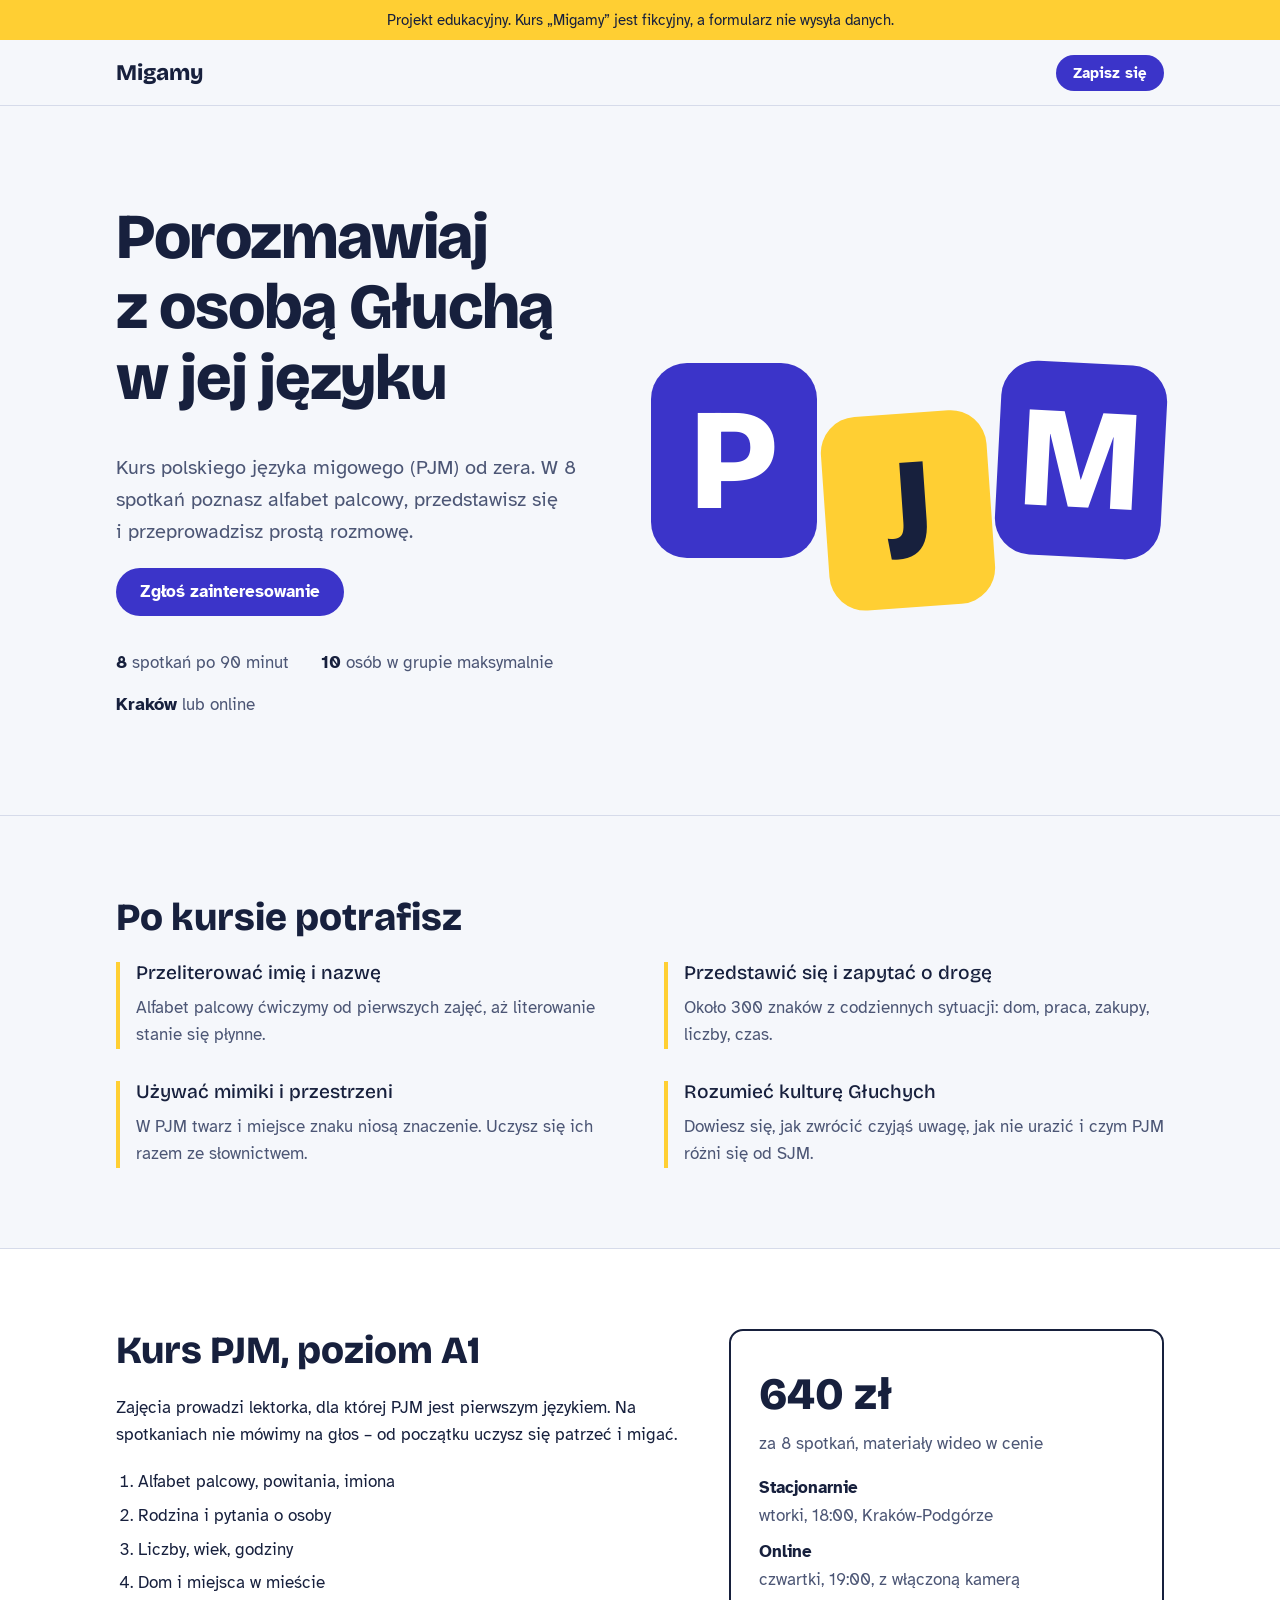
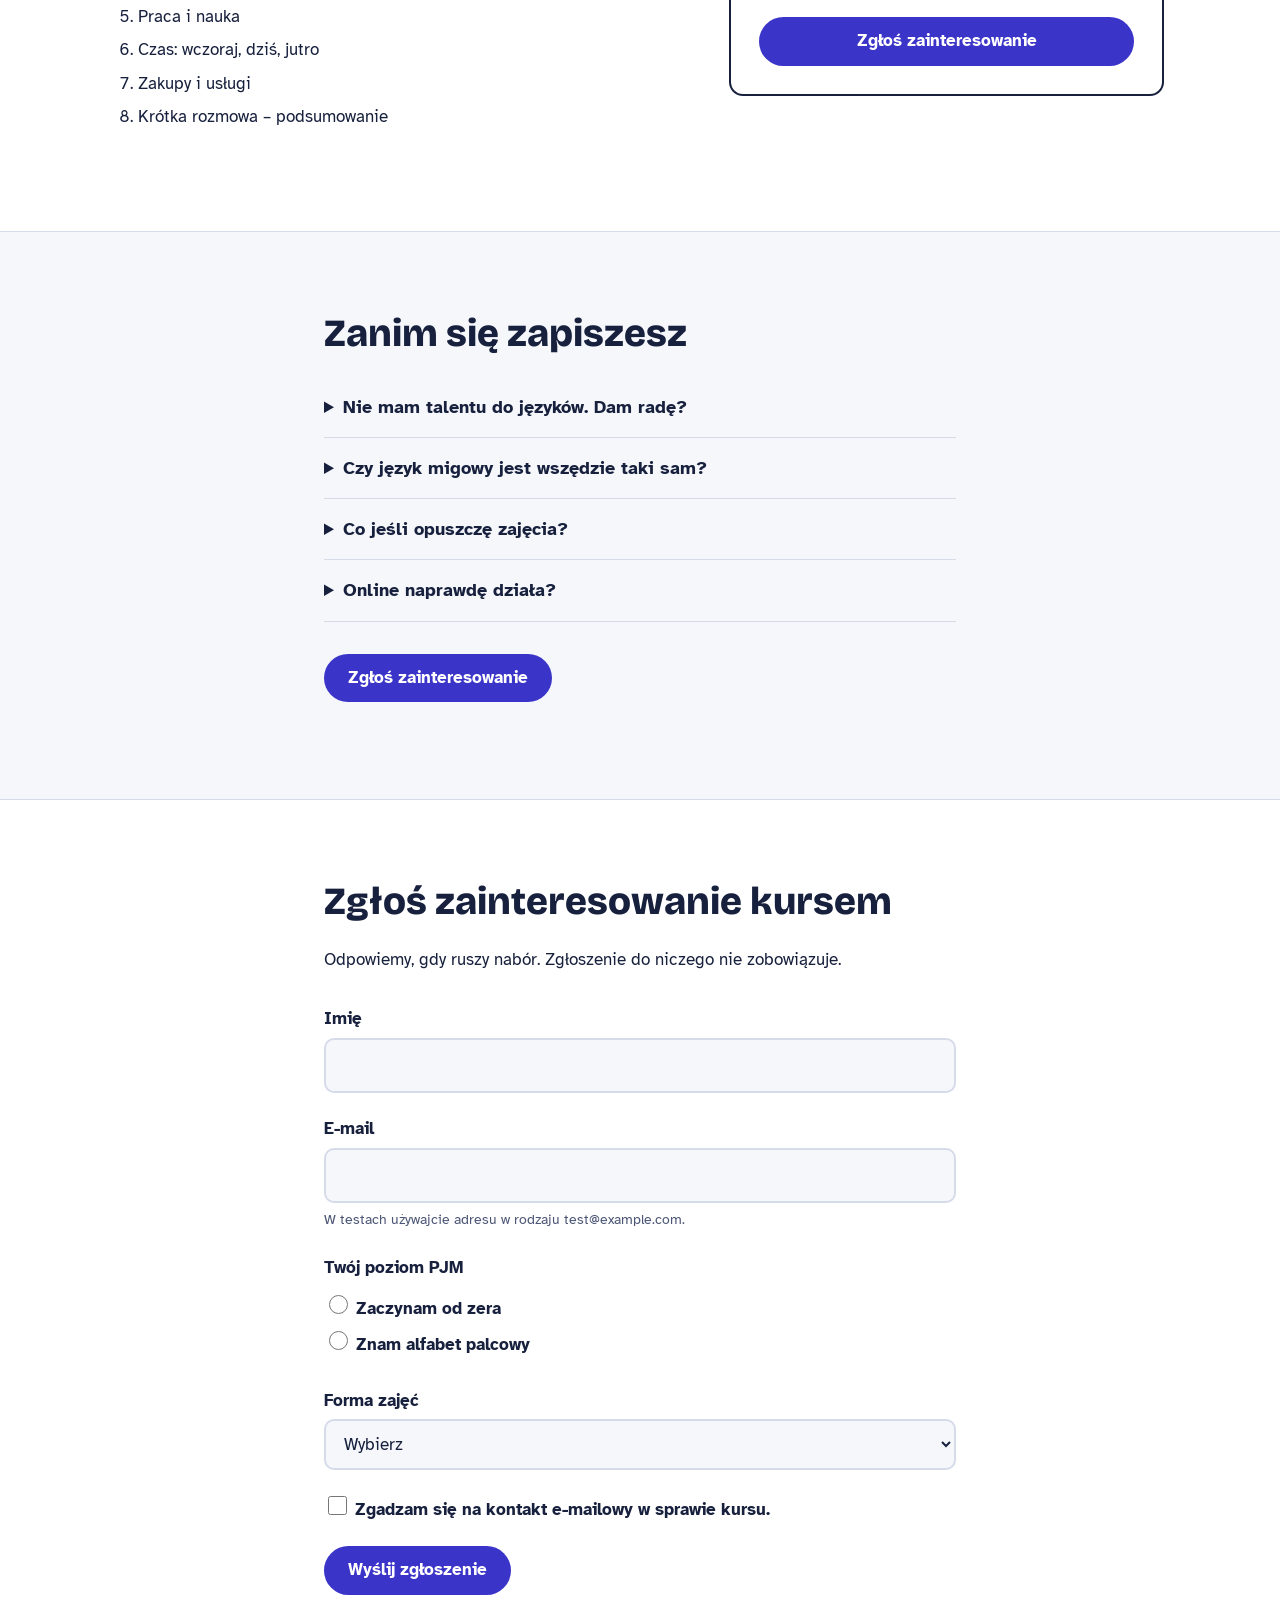
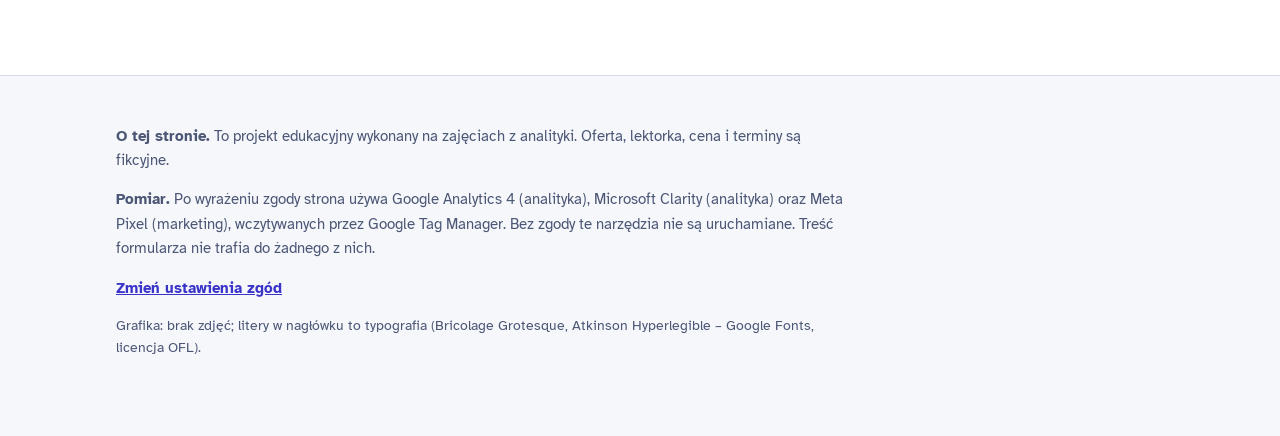
==== index.html @ 392f9a4f "Add files via upload" ====
<!DOCTYPE html>
<html lang="pl">
<head>
  <meta charset="UTF-8">
  <meta name="viewport" content="width=device-width, initial-scale=1">
  <title>Kurs PJM od podstaw – Migamy (projekt edukacyjny)</title>
  <meta name="description" content="Kurs polskiego języka migowego dla początkujących: 8 spotkań, małe grupy, alfabet palcowy i rozmowy na co dzień. Strona demonstracyjna projektu edukacyjnego.">

  <!-- dataLayer musi istnieć przed kontenerem GTM -->
  <script>window.dataLayer = window.dataLayer || [];</script>

  <!-- Spotkanie 3: tutaj wklejcie skrypt CMP (np. Cookiebot), a pod nim fragment <head> z GTM.
       Zamieńcie GTM-XXXXXXX na identyfikator własnego kontenera. -->
  <!--
  <script>(function(w,d,s,l,i){w[l]=w[l]||[];w[l].push({'gtm.start':
  new Date().getTime(),event:'gtm.js'});var f=d.getElementsByTagName(s)[0],
  j=d.createElement(s),dl=l!='dataLayer'?'&l='+l:'';j.async=true;j.src=
  'https://www.googletagmanager.com/gtm.js?id='+i+dl;f.parentNode.insertBefore(j,f);
  })(window,document,'script','dataLayer','GTM-XXXXXXX');</script>
  -->

  <link rel="preconnect" href="https://fonts.googleapis.com">
  <link rel="preconnect" href="https://fonts.gstatic.com" crossorigin>
  <link href="https://fonts.googleapis.com/css2?family=Atkinson+Hyperlegible:wght@400;700&family=Bricolage+Grotesque:opsz,wght@12..96,500;12..96,800&display=swap" rel="stylesheet">
  <link rel="stylesheet" href="styles.css">
</head>
<body>
  <!-- GTM (noscript) – odkomentujcie razem z fragmentem w <head>
  <noscript><iframe src="https://www.googletagmanager.com/ns.html?id=GTM-XXXXXXX"
  height="0" width="0" style="display:none;visibility:hidden"></iframe></noscript>
  -->

  <a class="skip" href="#tresc">Przejdź do treści</a>

  <p class="demo-bar">
    Projekt edukacyjny. Kurs „Migamy” jest fikcyjny, a formularz nie wysyła danych.
  </p>

  <header class="top">
    <div class="wrap top__inner">
      <a class="logo" href="#">Migamy</a>
      <a class="btn btn--small" href="#zapis" data-cta-id="naglowek">Zapisz się</a>
    </div>
  </header>

  <main id="tresc">
    <section class="hero" aria-labelledby="hero-title">
      <div class="wrap hero__grid">
        <div>
          <h1 id="hero-title">Porozmawiaj z&nbsp;osobą Głuchą w&nbsp;jej języku</h1>
          <p class="lead">
            Kurs polskiego języka migowego (PJM) od zera. W&nbsp;8 spotkań poznasz
            alfabet palcowy, przedstawisz się i&nbsp;przeprowadzisz prostą rozmowę.
          </p>
          <a class="btn" href="#zapis" data-cta-id="hero">Zgłoś zainteresowanie</a>
          <ul class="facts">
            <li><strong>8</strong> spotkań po 90&nbsp;minut</li>
            <li><strong>10</strong> osób w&nbsp;grupie maksymalnie</li>
            <li><strong>Kraków</strong> lub online</li>
          </ul>
        </div>
        <div class="letters" aria-hidden="true">
          <span>P</span><span>J</span><span>M</span>
        </div>
      </div>
    </section>

    <section class="block" aria-labelledby="korzysci-title">
      <div class="wrap">
        <h2 id="korzysci-title">Po kursie potrafisz</h2>
        <ul class="gains">
          <li><h3>Przeliterować imię i&nbsp;nazwę</h3><p>Alfabet palcowy ćwiczymy od pierwszych zajęć, aż literowanie stanie się płynne.</p></li>
          <li><h3>Przedstawić się i&nbsp;zapytać o&nbsp;drogę</h3><p>Około 300 znaków z&nbsp;codziennych sytuacji: dom, praca, zakupy, liczby, czas.</p></li>
          <li><h3>Używać mimiki i&nbsp;przestrzeni</h3><p>W&nbsp;PJM twarz i&nbsp;miejsce znaku niosą znaczenie. Uczysz się ich razem ze słownictwem.</p></li>
          <li><h3>Rozumieć kulturę Głuchych</h3><p>Dowiesz się, jak zwrócić czyjąś uwagę, jak nie urazić i&nbsp;czym PJM różni się od SJM.</p></li>
        </ul>
      </div>
    </section>

    <section class="block block--offer" id="oferta" data-section-id="oferta" aria-labelledby="oferta-title">
      <div class="wrap offer">
        <div>
          <h2 id="oferta-title">Kurs PJM, poziom A1</h2>
          <p>Zajęcia prowadzi lektorka, dla której PJM jest pierwszym językiem. Na spotkaniach nie mówimy na głos – od początku uczysz się patrzeć i&nbsp;migać.</p>
          <ol class="plan">
            <li>Alfabet palcowy, powitania, imiona</li>
            <li>Rodzina i&nbsp;pytania o&nbsp;osoby</li>
            <li>Liczby, wiek, godziny</li>
            <li>Dom i&nbsp;miejsca w&nbsp;mieście</li>
            <li>Praca i&nbsp;nauka</li>
            <li>Czas: wczoraj, dziś, jutro</li>
            <li>Zakupy i&nbsp;usługi</li>
            <li>Krótka rozmowa – podsumowanie</li>
          </ol>
        </div>
        <aside class="price" aria-label="Cena i terminy">
          <p class="price__amount">640&nbsp;zł</p>
          <p class="price__note">za 8 spotkań, materiały wideo w&nbsp;cenie</p>
          <dl>
            <dt>Stacjonarnie</dt><dd>wtorki, 18:00, Kraków-Podgórze</dd>
            <dt>Online</dt><dd>czwartki, 19:00, z&nbsp;włączoną kamerą</dd>
          </dl>
          <a class="btn btn--full" href="#zapis" data-cta-id="oferta">Zgłoś zainteresowanie</a>
        </aside>
      </div>
    </section>

    <section class="block" aria-labelledby="faq-title">
      <div class="wrap narrow">
        <h2 id="faq-title">Zanim się zapiszesz</h2>
        <details>
          <summary>Nie mam talentu do języków. Dam radę?</summary>
          <p>PJM to język wizualny, więc liczy się obserwacja i&nbsp;powtarzanie, a&nbsp;nie wymowa. Każde spotkanie kończy się ćwiczeniem w&nbsp;parach, a&nbsp;znaki z&nbsp;zajęć dostajesz jako nagrania do powtórki.</p>
        </details>
        <details>
          <summary>Czy język migowy jest wszędzie taki sam?</summary>
          <p>Nie. Każdy kraj ma własny język migowy. PJM ma własną gramatykę i&nbsp;nie jest „pokazywaniem” polskich zdań – tym zajmuje się system językowo-migowy (SJM).</p>
        </details>
        <details>
          <summary>Co jeśli opuszczę zajęcia?</summary>
          <p>Możesz odrobić spotkanie z&nbsp;drugą grupą w&nbsp;tym samym tygodniu albo nadrobić materiał z&nbsp;nagrań.</p>
        </details>
        <details>
          <summary>Online naprawdę działa?</summary>
          <p>Tak, jeśli kamera pokazuje cię od pasa w&nbsp;górę i&nbsp;masz dobre światło. Przed pierwszym spotkaniem sprawdzamy to razem przez 10&nbsp;minut.</p>
        </details>
        <p class="faq-cta"><a class="btn" href="#zapis" data-cta-id="faq">Zgłoś zainteresowanie</a></p>
      </div>
    </section>

    <section class="block block--form" id="zapis" aria-labelledby="zapis-title">
      <div class="wrap narrow">
        <h2 id="zapis-title">Zgłoś zainteresowanie kursem</h2>
        <p>Odpowiemy, gdy ruszy nabór. Zgłoszenie do niczego nie zobowiązuje.</p>

        <form id="lead-form" novalidate>
          <div class="field">
            <label for="f-name">Imię</label>
            <input id="f-name" name="name" type="text" autocomplete="given-name" required aria-describedby="f-name-err">
            <p class="err" id="f-name-err"></p>
          </div>

          <div class="field">
            <label for="f-email">E-mail</label>
            <input id="f-email" name="email" type="email" autocomplete="email" required aria-describedby="f-email-hint f-email-err">
            <p class="hint" id="f-email-hint">W testach używajcie adresu w rodzaju test@example.com.</p>
            <p class="err" id="f-email-err"></p>
          </div>

          <fieldset class="field">
            <legend>Twój poziom PJM</legend>
            <label class="choice"><input type="radio" name="level" value="zero" required> Zaczynam od zera</label>
            <label class="choice"><input type="radio" name="level" value="alfabet"> Znam alfabet palcowy</label>
            <p class="err" id="f-level-err"></p>
          </fieldset>

          <div class="field">
            <label for="f-format">Forma zajęć</label>
            <select id="f-format" name="format" required aria-describedby="f-format-err">
              <option value="">Wybierz</option>
              <option value="stacjonarnie">Stacjonarnie w Krakowie</option>
              <option value="online">Online</option>
            </select>
            <p class="err" id="f-format-err"></p>
          </div>

          <div class="field">
            <label class="choice">
              <input id="f-consent" type="checkbox" name="consent" required aria-describedby="f-consent-err">
              Zgadzam się na kontakt e-mailowy w sprawie kursu.
            </label>
            <p class="err" id="f-consent-err"></p>
          </div>

          <button class="btn" type="submit">Wyślij zgłoszenie</button>
        </form>

        <div id="lead-success" class="success" tabindex="-1" hidden>
          <h3>Zgłoszenie wysłane</h3>
          <p>To wersja demonstracyjna – dane nie zostały nigdzie przesłane ani zapisane.</p>
        </div>
      </div>
    </section>
  </main>

  <footer class="foot">
    <div class="wrap">
      <p><strong>O tej stronie.</strong> To projekt edukacyjny wykonany na zajęciach z analityki. Oferta, lektorka, cena i terminy są fikcyjne.</p>
      <p><strong>Pomiar.</strong> Po wyrażeniu zgody strona używa Google Analytics 4 (analityka), Microsoft Clarity (analityka) oraz Meta Pixel (marketing), wczytywanych przez Google Tag Manager. Bez zgody te narzędzia nie są uruchamiane. Treść formularza nie trafia do żadnego z nich.</p>
      <p><button type="button" class="link-btn" id="consent-settings">Zmień ustawienia zgód</button></p>
      <p class="credits">Grafika: brak zdjęć; litery w nagłówku to typografia (Bricolage Grotesque, Atkinson Hyperlegible – Google Fonts, licencja OFL).</p>
    </div>
  </footer>

  <script src="script.js"></script>
</body>
</html>
---- styles.css ----
:root {
  --bg: #f5f7fb;
  --surface: #ffffff;
  --ink: #17203d;
  --muted: #4c5675;
  --accent: #3b34c9;
  --accent-ink: #ffffff;
  --sun: #ffcf33;
  --line: #d6dbea;
  --error: #b3261e;
  --ok: #1d6b3a;
  --radius: 14px;
  color-scheme: light;
}
@media (prefers-color-scheme: dark) {
  :root {
    --bg: #121629;
    --surface: #1b2140;
    --ink: #eef0fa;
    --muted: #aeb5d0;
    --accent: #9d97ff;
    --accent-ink: #121629;
    --sun: #ffd84d;
    --line: #333b63;
    --error: #ff8a80;
    --ok: #7fd8a0;
    color-scheme: dark;
  }
}

* { box-sizing: border-box; }
html { scroll-behavior: smooth; }
@media (prefers-reduced-motion: reduce) { html { scroll-behavior: auto; } }

body {
  margin: 0;
  background: var(--bg);
  color: var(--ink);
  font: 1.0625rem/1.6 "Atkinson Hyperlegible", system-ui, sans-serif;
}
h1, h2, h3 {
  font-family: "Bricolage Grotesque", "Atkinson Hyperlegible", system-ui, sans-serif;
  line-height: 1.1;
  margin: 0 0 .6em;
}
h1 { font-size: clamp(2.3rem, 6vw, 4rem); font-weight: 800; letter-spacing: -.02em; }
h2 { font-size: clamp(1.7rem, 3.5vw, 2.4rem); font-weight: 800; }
h3 { font-size: 1.2rem; font-weight: 500; }
p { margin: 0 0 1em; }

.wrap { max-width: 68rem; margin: 0 auto; padding: 0 1.25rem; }
.narrow { max-width: 42rem; }

.skip { position: absolute; left: -999px; }
.skip:focus { left: 1rem; top: 1rem; background: var(--surface); padding: .5rem 1rem; z-index: 10; }

:focus-visible { outline: 3px solid var(--sun); outline-offset: 3px; }

.demo-bar {
  margin: 0; padding: .5rem 1.25rem; text-align: center;
  background: var(--sun); color: #17203d; font-size: .95rem;
}

.top { border-bottom: 1px solid var(--line); }
.top__inner { display: flex; justify-content: space-between; align-items: center; padding-block: .9rem; }
.logo {
  font-family: "Bricolage Grotesque", system-ui, sans-serif;
  font-weight: 800; font-size: 1.4rem; color: var(--ink); text-decoration: none;
}

.btn {
  display: inline-block; padding: .9rem 1.5rem; border: 0; border-radius: 999px;
  background: var(--accent); color: var(--accent-ink);
  font: 700 1.05rem/1.2 "Atkinson Hyperlegible", system-ui, sans-serif;
  text-decoration: none; cursor: pointer;
}
.btn:hover { filter: brightness(1.1); }
.btn--small { padding: .55rem 1.1rem; font-size: .95rem; }
.btn--full { display: block; text-align: center; }

/* Hero */
.hero { padding: clamp(3rem, 8vw, 6rem) 0; }
.hero__grid { display: grid; gap: 2.5rem; align-items: center; grid-template-columns: 1.4fr 1fr; }
.lead { font-size: 1.25rem; color: var(--muted); max-width: 36rem; }
.facts { list-style: none; padding: 0; margin: 2rem 0 0; display: flex; flex-wrap: wrap; gap: .75rem 2rem; color: var(--muted); }
.facts strong { color: var(--ink); font-size: 1.15rem; }

.letters { display: flex; gap: .5rem; justify-content: center; }
.letters span {
  font-family: "Bricolage Grotesque", system-ui, sans-serif;
  font-weight: 800; font-size: clamp(4.5rem, 12vw, 9rem); line-height: 1;
  width: 1.15em; height: 1.35em; display: grid; place-items: center;
  border-radius: .25em; background: var(--accent); color: var(--accent-ink);
}
.letters span:nth-child(2) { background: var(--sun); color: #17203d; transform: translateY(.35em) rotate(-4deg); }
.letters span:nth-child(3) { transform: rotate(3deg); }

/* Blocks */
.block { padding: clamp(3rem, 7vw, 5rem) 0; border-top: 1px solid var(--line); }
.block--offer { background: var(--surface); }

.gains { list-style: none; padding: 0; margin: 0; display: grid; gap: 2rem 3rem; grid-template-columns: repeat(2, minmax(0, 1fr)); }
.gains li { border-left: 4px solid var(--sun); padding-left: 1rem; }
.gains p { color: var(--muted); margin: 0; }

.offer { display: grid; gap: 3rem; grid-template-columns: 1.3fr 1fr; align-items: start; }
.plan { padding-left: 1.4rem; }
.plan li { padding: .2rem 0; }
.price { border: 2px solid var(--ink); border-radius: var(--radius); padding: 1.75rem; }
.price__amount { font-family: "Bricolage Grotesque", system-ui, sans-serif; font-weight: 800; font-size: 2.8rem; margin: 0; }
.price__note { color: var(--muted); }
.price dl { margin: 0 0 1.5rem; }
.price dt { font-weight: 700; }
.price dd { margin: 0 0 .6rem; color: var(--muted); }

details { border-bottom: 1px solid var(--line); padding: 1rem 0; }
summary { cursor: pointer; font-weight: 700; font-size: 1.1rem; }
details p { margin: .75rem 0 0; color: var(--muted); }
.faq-cta { margin-top: 2rem; }

/* Form */
.block--form { background: var(--surface); }
form { margin-top: 2rem; }
.field { margin: 0 0 1.4rem; border: 0; padding: 0; }
legend, .field > label { display: block; font-weight: 700; margin-bottom: .35rem; padding: 0; }
input[type="text"], input[type="email"], select {
  width: 100%; padding: .75rem .9rem; font: inherit; color: var(--ink);
  background: var(--bg); border: 2px solid var(--line); border-radius: 10px;
}
input[aria-invalid="true"], select[aria-invalid="true"] { border-color: var(--error); }
.choice { display: flex; gap: .6rem; align-items: flex-start; font-weight: 400; margin: .35rem 0; cursor: pointer; }
.choice input { width: 1.2rem; height: 1.2rem; margin-top: .2rem; accent-color: var(--accent); }
.hint { font-size: .9rem; color: var(--muted); margin: .3rem 0 0; }
.err { color: var(--error); font-size: .95rem; margin: .3rem 0 0; min-height: 0; }
.err:empty { display: none; }

.success { margin-top: 2rem; border-left: 5px solid var(--ok); padding: 1rem 1.25rem; background: var(--bg); }
.success h3 { color: var(--ok); }

/* Footer */
.foot { padding: 3rem 0 4rem; font-size: .95rem; color: var(--muted); border-top: 1px solid var(--line); }
.foot .wrap > p { max-width: 46rem; }
.link-btn { background: none; border: 0; padding: 0; font: inherit; font-weight: 700; color: var(--accent); text-decoration: underline; cursor: pointer; }
.credits { font-size: .85rem; }

@media (max-width: 760px) {
  .hero__grid, .offer, .gains { grid-template-columns: 1fr; }
  .letters { order: -1; justify-content: flex-start; }
  .letters span { font-size: 3.5rem; }
}
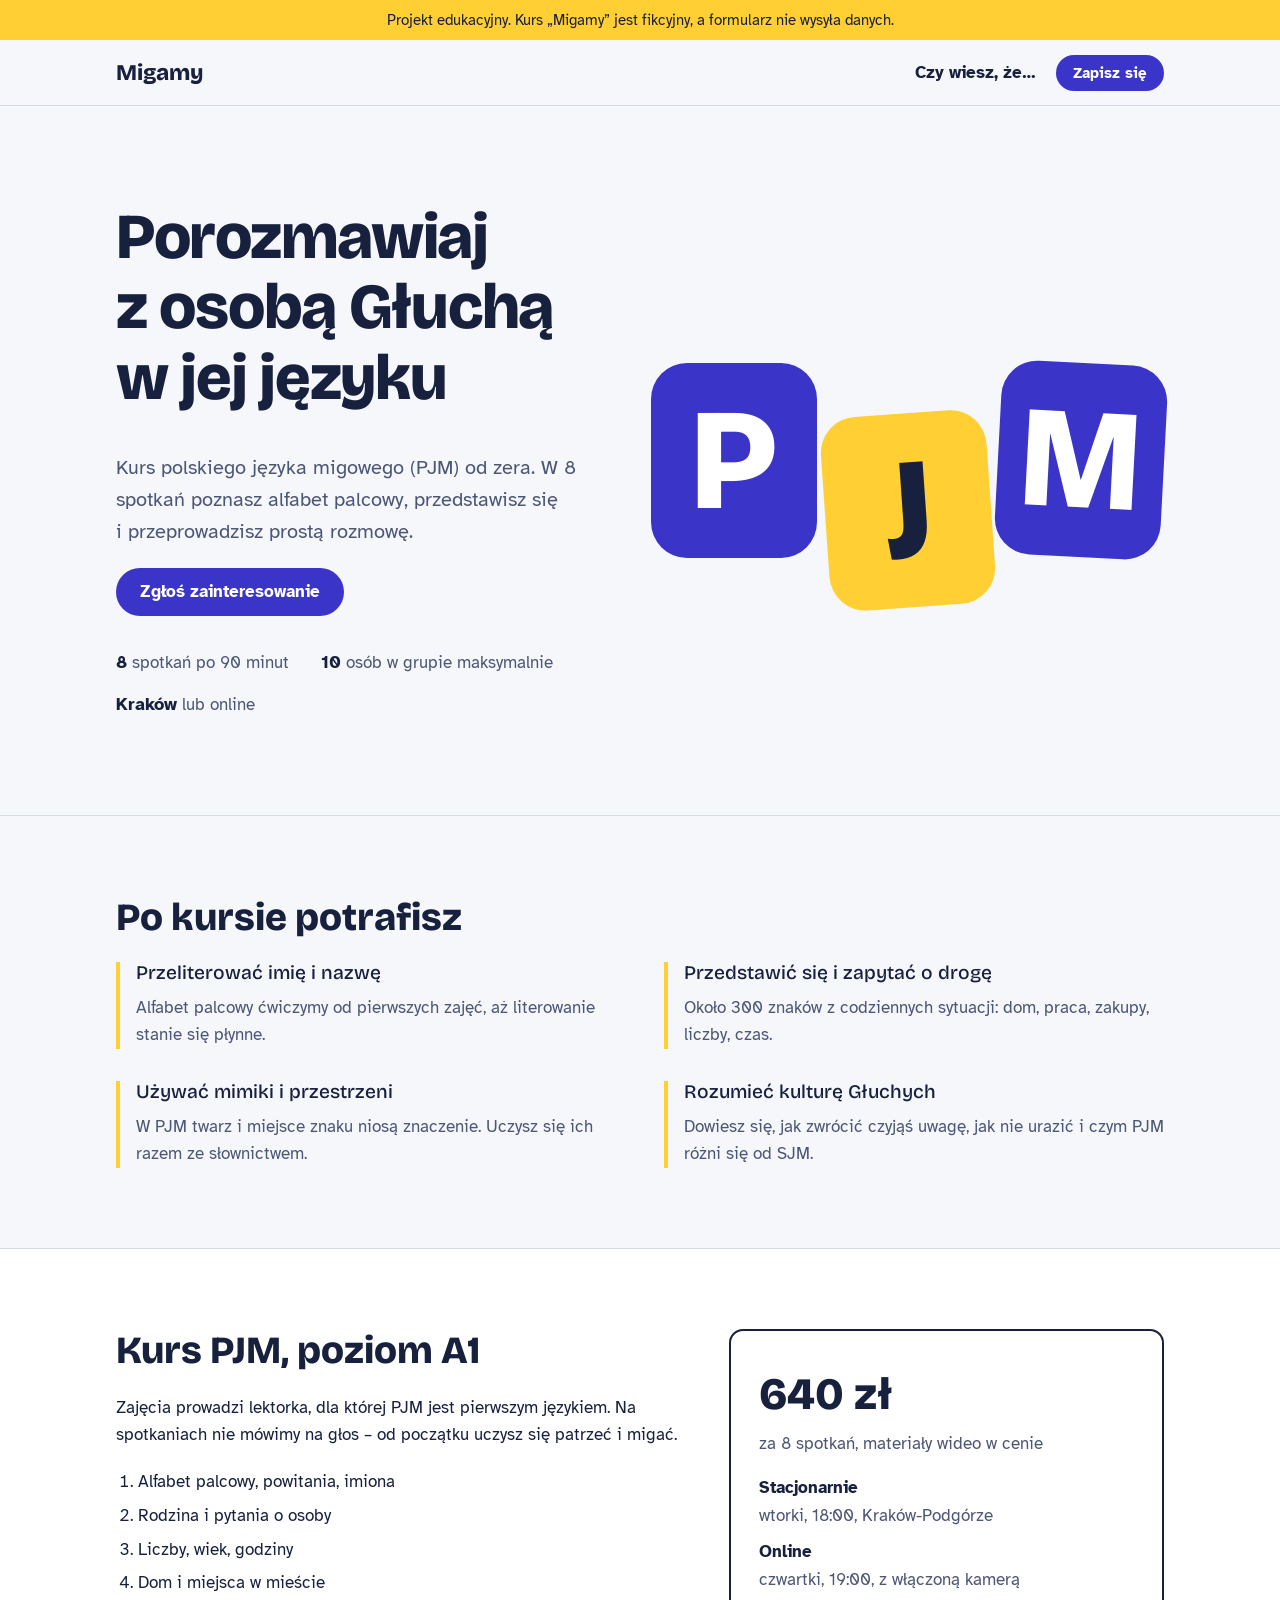
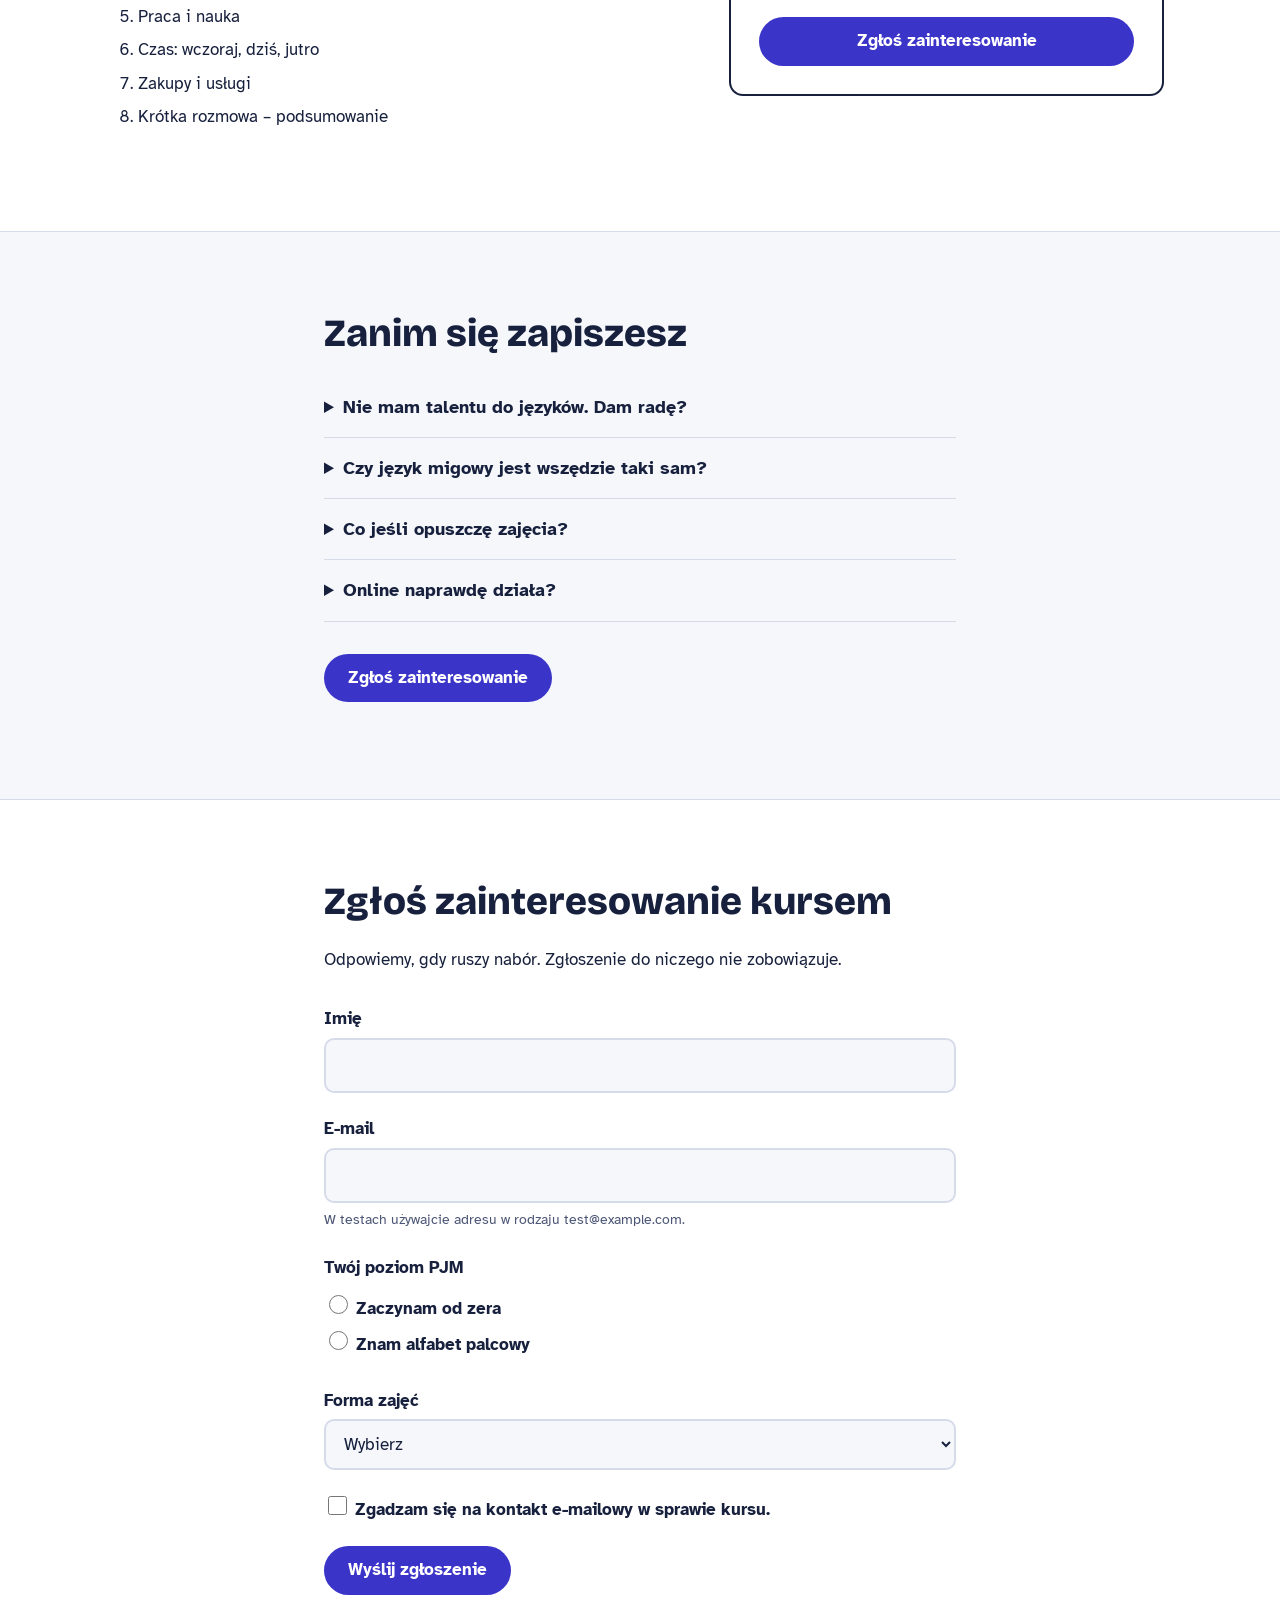
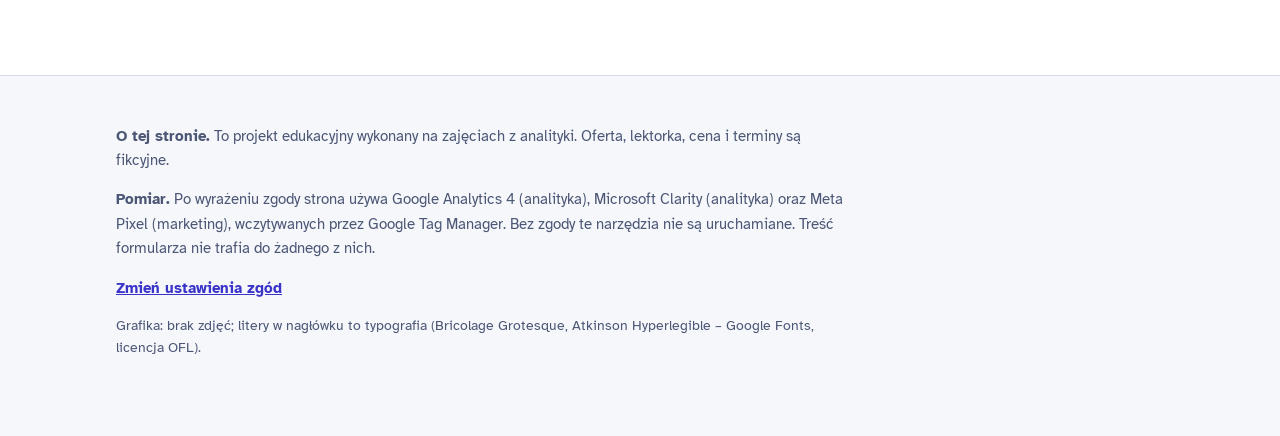
==== commit 353d52f4: "Add files via upload" ====
--- a/index.html
+++ b/index.html
@@ -39,7 +39,10 @@
   <header class="top">
     <div class="wrap top__inner">
       <a class="logo" href="#">Migamy</a>
-      <a class="btn btn--small" href="#zapis" data-cta-id="naglowek">Zapisz się</a>
+      <nav class="top__nav" aria-label="Główna">
+        <a class="top__link" href="ciekawostki.html">Czy wiesz, że…</a>
+        <a class="btn btn--small" href="#zapis" data-cta-id="naglowek">Zapisz się</a>
+      </nav>
     </div>
   </header>
 
--- a/styles.css
+++ b/styles.css
@@ -137,6 +137,14 @@
 .success { margin-top: 2rem; border-left: 5px solid var(--ok); padding: 1rem 1.25rem; background: var(--bg); }
 .success h3 { color: var(--ok); }
 
+/* Czy wiesz, że… */
+.trivia { list-style: none; padding: 0; margin: 0; columns: 2 22rem; column-gap: 3rem; }
+.trivia li { break-inside: avoid; padding: 1.25rem 0; border-top: 2px solid var(--ink); }
+.trivia h3 { font-weight: 800; font-size: 1.3rem; }
+.trivia p { color: var(--muted); margin: 0; max-width: 34rem; }
+.trivia__cta { margin: 2rem 0 1rem; }
+.trivia__src { font-size: .85rem; color: var(--muted); max-width: 46rem; }
+
 /* Footer */
 .foot { padding: 3rem 0 4rem; font-size: .95rem; color: var(--muted); border-top: 1px solid var(--line); }
 .foot .wrap > p { max-width: 46rem; }
@@ -148,3 +156,12 @@
   .letters { order: -1; justify-content: flex-start; }
   .letters span { font-size: 3.5rem; }
 }
+
+/* Nawigacja i podstrona */
+.top__nav { display: flex; align-items: center; gap: 1.25rem; }
+.top__link { color: var(--ink); font-weight: 700; text-decoration: none; }
+.top__link:hover, .top__link[aria-current="page"] { text-decoration: underline; text-underline-offset: .25em; }
+.block--page { border-top: 0; }
+.block--page h1 { font-size: clamp(2.3rem, 6vw, 3.6rem); margin-bottom: 1.5rem; }
+.trivia__lead { margin: 2.5rem 0 0; font-size: 1.15rem; }
+@media (max-width: 420px) { .top__link { font-size: .95rem; } .top__nav { gap: .75rem; } }
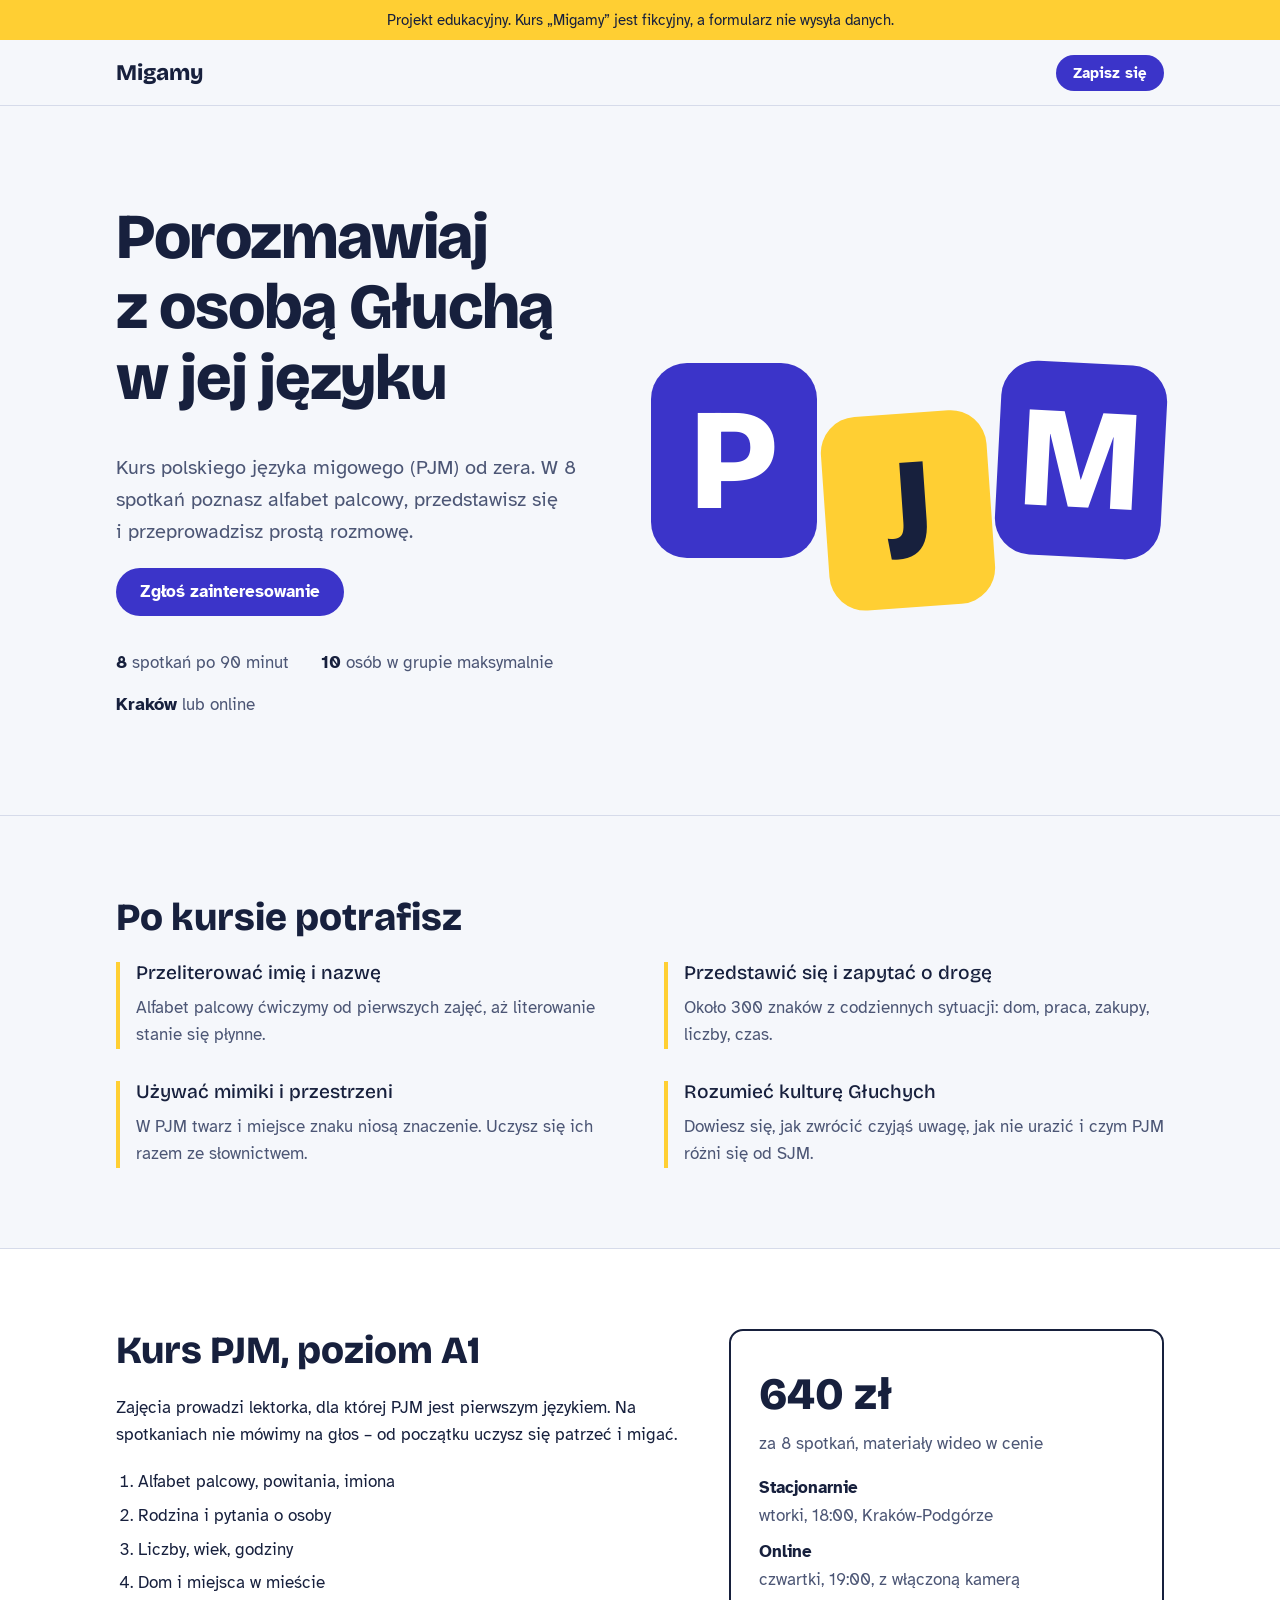
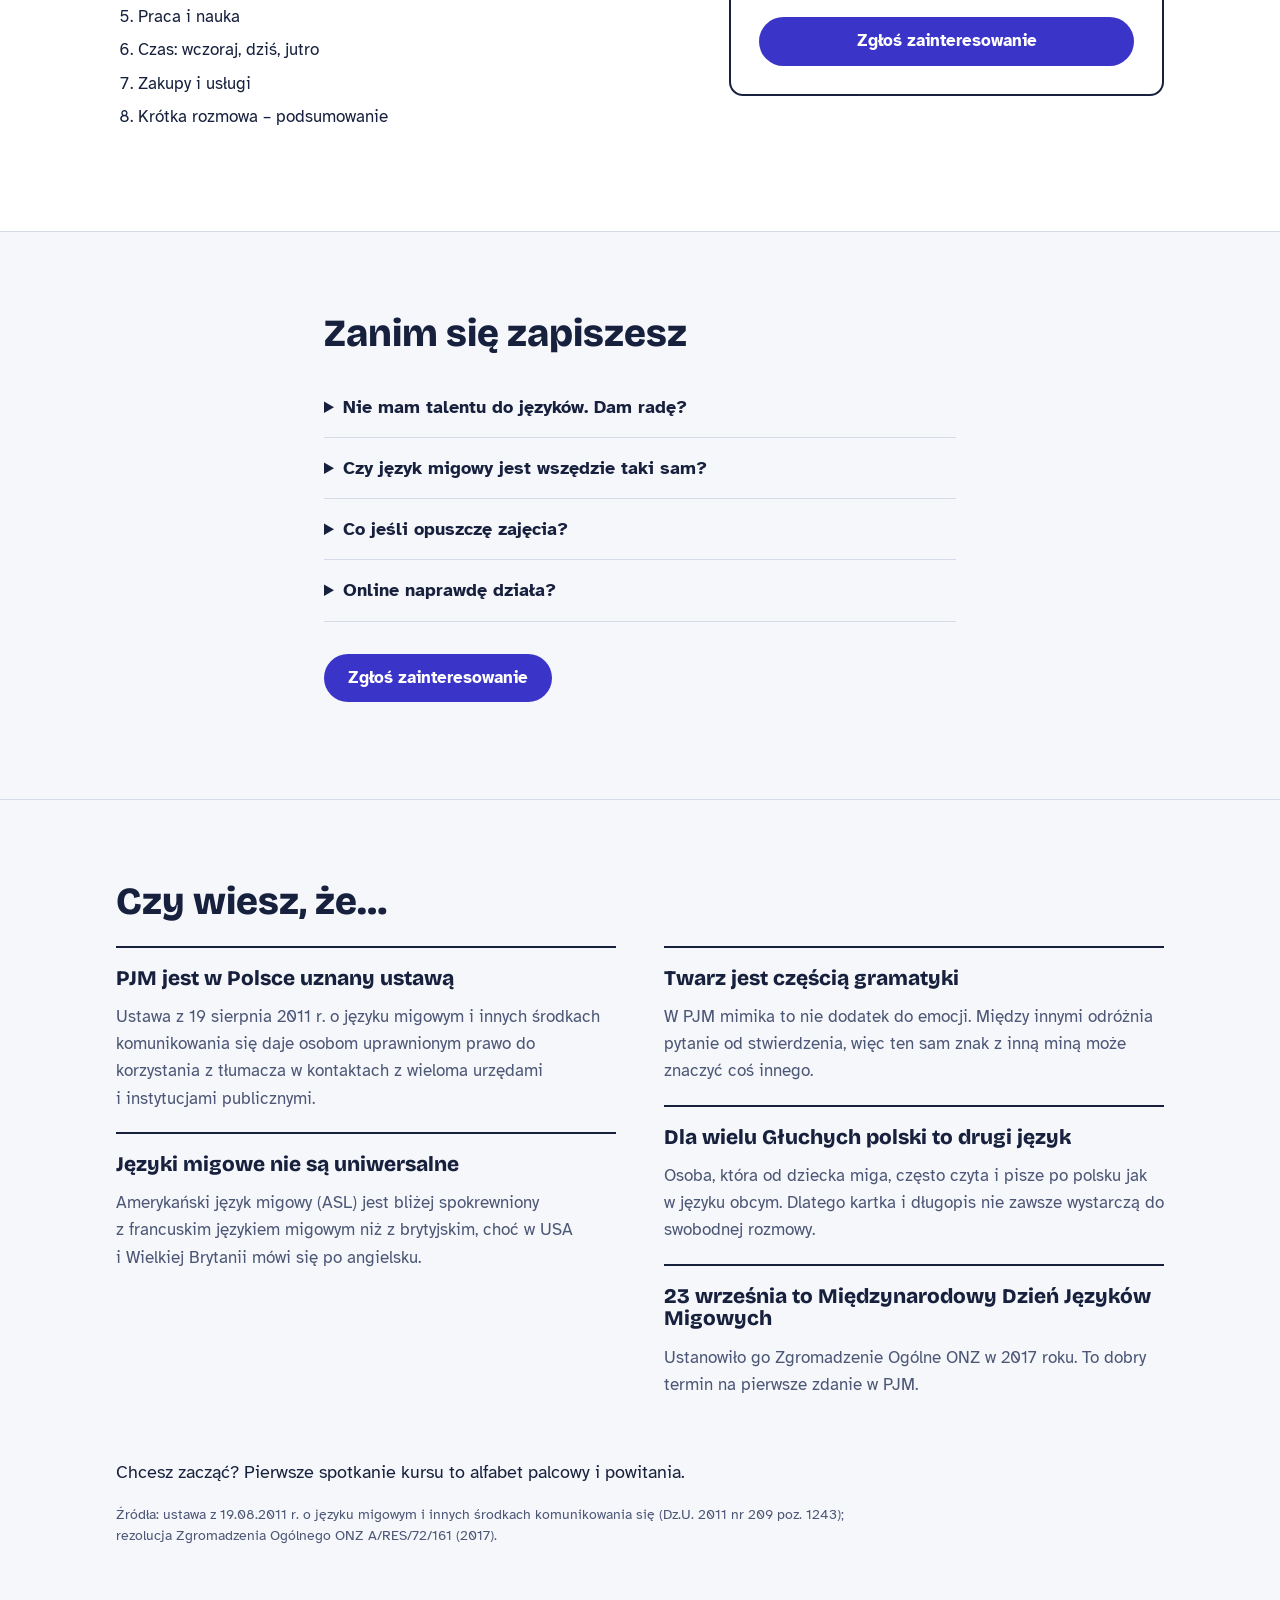
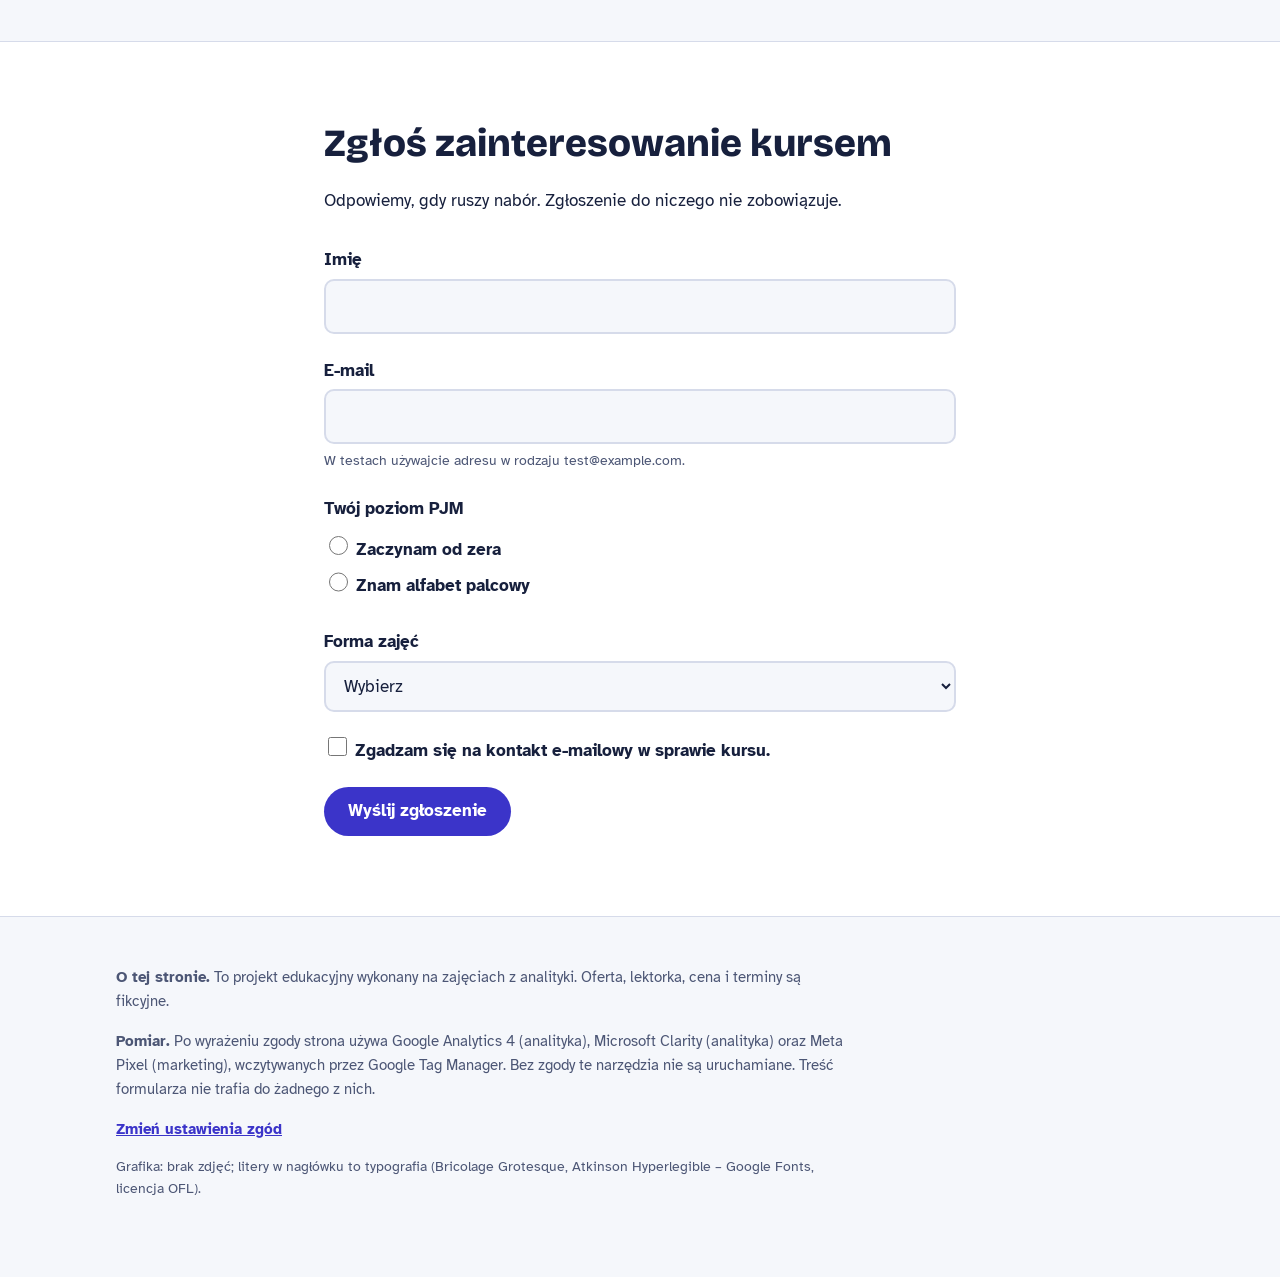
==== commit e403e3c9: "Add files via upload" ====
--- a/index.html
+++ b/index.html
@@ -39,10 +39,7 @@
   <header class="top">
     <div class="wrap top__inner">
       <a class="logo" href="#">Migamy</a>
-      <nav class="top__nav" aria-label="Główna">
-        <a class="top__link" href="ciekawostki.html">Czy wiesz, że…</a>
-        <a class="btn btn--small" href="#zapis" data-cta-id="naglowek">Zapisz się</a>
-      </nav>
+      <a class="btn btn--small" href="#zapis" data-cta-id="naglowek">Zapisz się</a>
     </div>
   </header>
 
@@ -131,6 +128,35 @@
       </div>
     </section>
 
+    <section class="block" id="ciekawostki" aria-labelledby="ciekawostki-title">
+      <div class="wrap">
+        <h2 id="ciekawostki-title">Czy wiesz, że…</h2>
+        <ul class="trivia">
+          <li>
+            <h3>PJM jest w Polsce uznany ustawą</h3>
+            <p>Ustawa z&nbsp;19 sierpnia 2011&nbsp;r. o&nbsp;języku migowym i&nbsp;innych środkach komunikowania się daje osobom uprawnionym prawo do korzystania z&nbsp;tłumacza w&nbsp;kontaktach z&nbsp;wieloma urzędami i&nbsp;instytucjami publicznymi.</p>
+          </li>
+          <li>
+            <h3>Języki migowe nie są uniwersalne</h3>
+            <p>Amerykański język migowy (ASL) jest bliżej spokrewniony z&nbsp;francuskim językiem migowym niż z&nbsp;brytyjskim, choć w&nbsp;USA i&nbsp;Wielkiej Brytanii mówi się po angielsku.</p>
+          </li>
+          <li>
+            <h3>Twarz jest częścią gramatyki</h3>
+            <p>W&nbsp;PJM mimika to nie dodatek do emocji. Między innymi odróżnia pytanie od stwierdzenia, więc ten sam znak z&nbsp;inną miną może znaczyć coś innego.</p>
+          </li>
+          <li>
+            <h3>Dla wielu Głuchych polski to drugi język</h3>
+            <p>Osoba, która od dziecka miga, często czyta i&nbsp;pisze po polsku jak w&nbsp;języku obcym. Dlatego kartka i&nbsp;długopis nie zawsze wystarczą do swobodnej rozmowy.</p>
+          </li>
+          <li>
+            <h3>23 września to Międzynarodowy Dzień Języków Migowych</h3>
+            <p>Ustanowiło go Zgromadzenie Ogólne ONZ w&nbsp;2017&nbsp;roku. To dobry termin na pierwsze zdanie w&nbsp;PJM.</p>
+          </li>
+        </ul>
+        <p class="trivia__lead">Chcesz zacząć? Pierwsze spotkanie kursu to alfabet palcowy i&nbsp;powitania.</p>
+        <p class="trivia__src">Źródła: ustawa z&nbsp;19.08.2011&nbsp;r. o&nbsp;języku migowym i&nbsp;innych środkach komunikowania się (Dz.U. 2011 nr 209 poz. 1243); rezolucja Zgromadzenia Ogólnego ONZ A/RES/72/161 (2017).</p>
+      </div>
+    </section>
     <section class="block block--form" id="zapis" aria-labelledby="zapis-title">
       <div class="wrap narrow">
         <h2 id="zapis-title">Zgłoś zainteresowanie kursem</h2>
--- a/styles.css
+++ b/styles.css
@@ -142,8 +142,7 @@
 .trivia li { break-inside: avoid; padding: 1.25rem 0; border-top: 2px solid var(--ink); }
 .trivia h3 { font-weight: 800; font-size: 1.3rem; }
 .trivia p { color: var(--muted); margin: 0; max-width: 34rem; }
-.trivia__cta { margin: 2rem 0 1rem; }
-.trivia__src { font-size: .85rem; color: var(--muted); max-width: 46rem; }
+.trivia__src { margin-top: 1rem; font-size: .85rem; color: var(--muted); max-width: 46rem; }
 
 /* Footer */
 .foot { padding: 3rem 0 4rem; font-size: .95rem; color: var(--muted); border-top: 1px solid var(--line); }
@@ -157,11 +156,4 @@
   .letters span { font-size: 3.5rem; }
 }
 
-/* Nawigacja i podstrona */
-.top__nav { display: flex; align-items: center; gap: 1.25rem; }
-.top__link { color: var(--ink); font-weight: 700; text-decoration: none; }
-.top__link:hover, .top__link[aria-current="page"] { text-decoration: underline; text-underline-offset: .25em; }
-.block--page { border-top: 0; }
-.block--page h1 { font-size: clamp(2.3rem, 6vw, 3.6rem); margin-bottom: 1.5rem; }
 .trivia__lead { margin: 2.5rem 0 0; font-size: 1.15rem; }
-@media (max-width: 420px) { .top__link { font-size: .95rem; } .top__nav { gap: .75rem; } }
